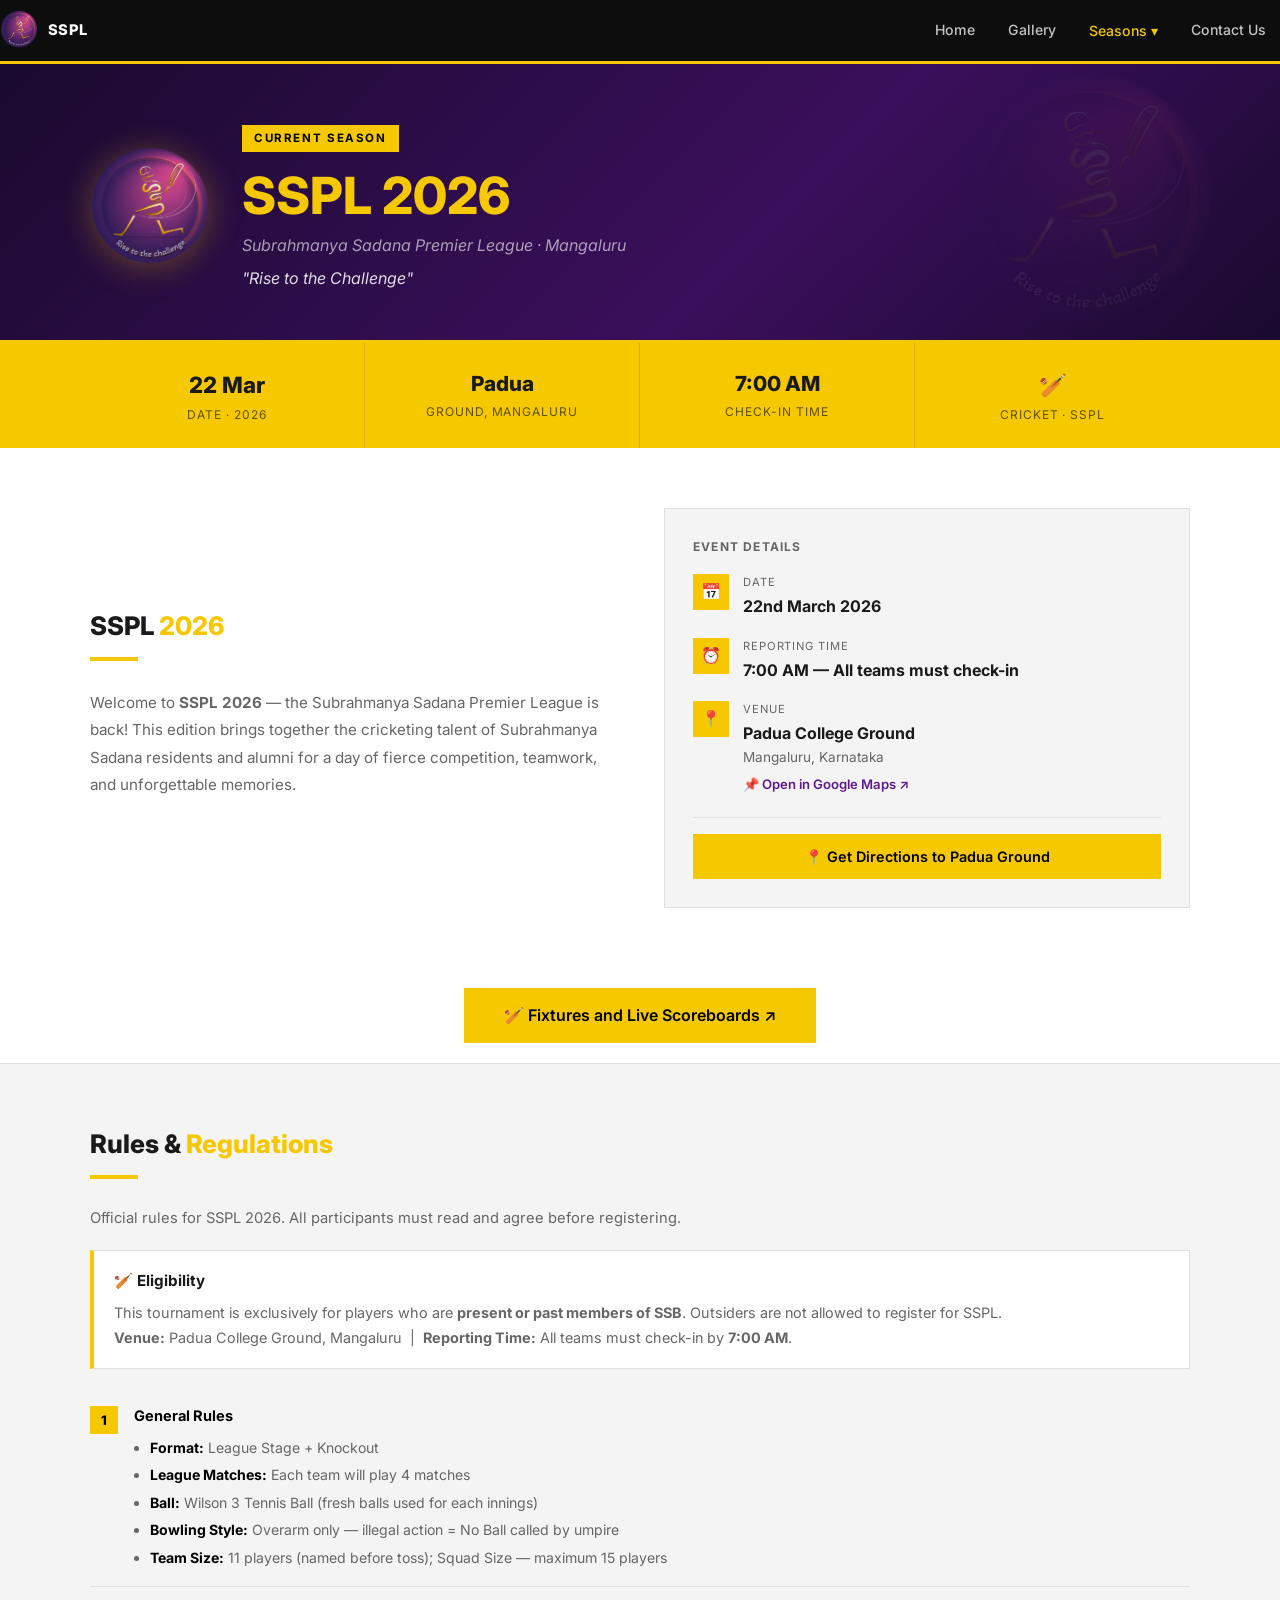
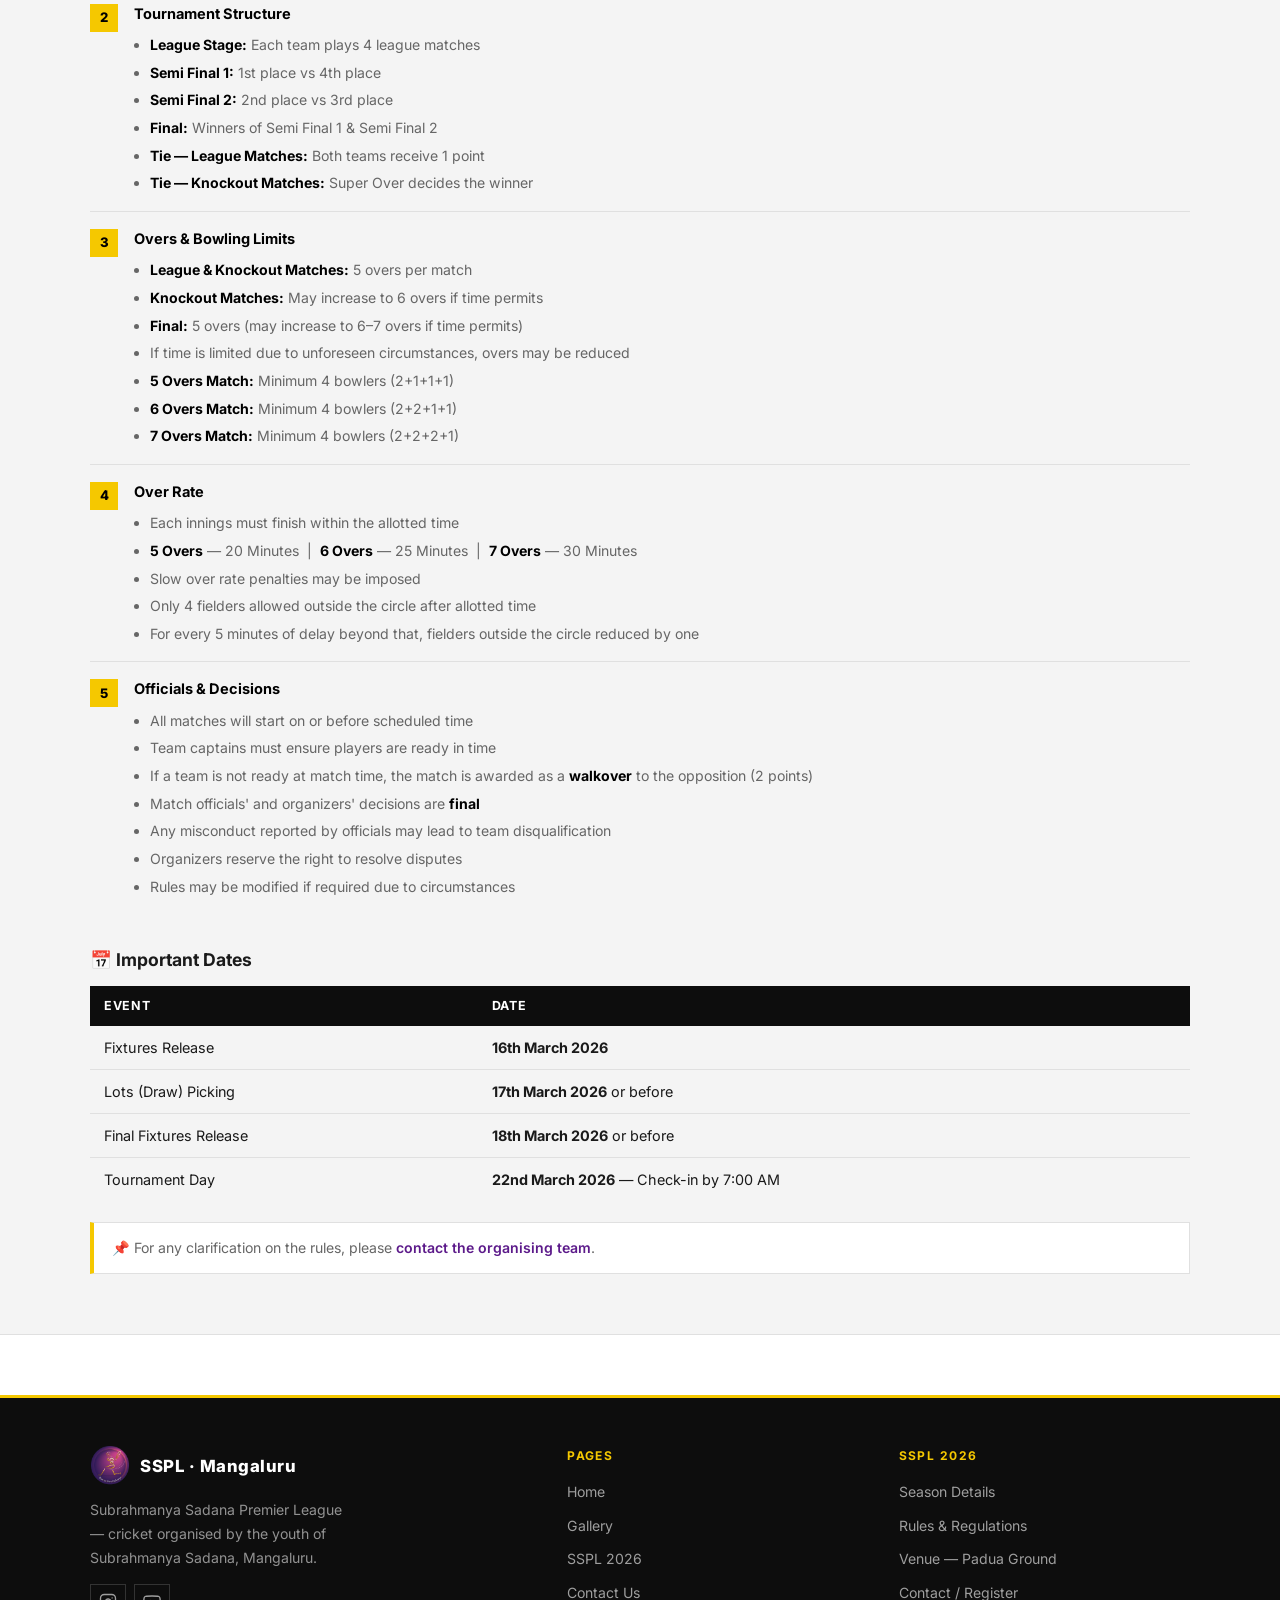
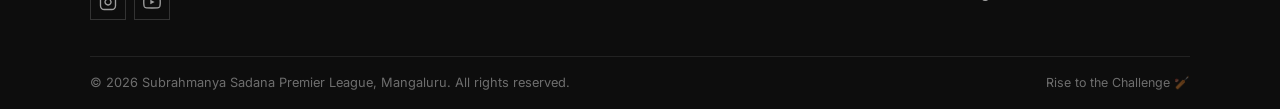
==== season3.html @ ffedbf60 "Initial commit for SSPL website" ====
<!DOCTYPE html>
<html lang="en">
<head>
  <meta charset="UTF-8" />
  <meta name="viewport" content="width=device-width, initial-scale=1.0" />
  <title>SSPL 2026 — Subrahmanya Sadana Premier League</title>
  <link rel="stylesheet" href="css/styles.css" />
  <link rel="icon" href="images/logo.png" />
  <style>
    .season-banner {
      background: linear-gradient(135deg, #1a0a2e 0%, #3a0f5c 60%, #1a0a2e 100%);
      padding: 60px 0 48px;
      border-bottom: 3px solid var(--yellow);
      position: relative;
      overflow: hidden;
    }
    .season-banner::after {
      content: '';
      position: absolute;
      right: 5%;
      top: 50%;
      transform: translateY(-50%);
      width: 260px;
      height: 260px;
      background: url('images/logo.png') center/contain no-repeat;
      opacity: 0.09;
    }
    .season-banner-inner { position: relative; z-index: 2; }
    .season-banner-label {
      display: inline-block;
      background: var(--yellow);
      color: #000;
      font-size: 0.72rem;
      font-weight: 700;
      letter-spacing: 0.14em;
      text-transform: uppercase;
      padding: 0.28rem 0.75rem;
      margin-bottom: 14px;
    }
    .season-banner-title { font-size: clamp(2rem, 5vw, 3.2rem); font-weight: 800; color: #fff; line-height: 1.15; }
    .season-banner-title span { color: var(--yellow); }
    .season-banner-sub { color: rgba(255,255,255,0.6); margin-top: 8px; font-style: italic; }

    /* Rules */
    .rules-list { display: flex; flex-direction: column; margin-top: 12px; }
    .rule-item { display: flex; gap: 16px; padding: 15px 0; border-bottom: 1px solid var(--border); align-items: flex-start; }
    .rule-item:last-child { border-bottom: none; }
    .rule-num { background: var(--yellow); color: #000; font-weight: 800; font-size: 0.82rem; min-width: 28px; height: 28px; display: flex; align-items: center; justify-content: center; flex-shrink: 0; margin-top: 2px; }
    .rule-text { font-size: 0.91rem; line-height: 1.75; color: var(--text); }
    .rule-text strong { color: #000; }
    .rule-text ul { margin: 6px 0 0 16px; list-style: disc; display: flex; flex-direction: column; gap: 3px; }
    .rule-text ul li { font-size: 0.88rem; color: var(--muted); }

    /* Important dates table */
    .dates-table { width: 100%; border-collapse: collapse; margin-top: 12px; font-size: 0.9rem; }
    .dates-table th { background: var(--black); color: #fff; padding: 10px 14px; text-align: left; font-size: 0.78rem; letter-spacing: 0.06em; text-transform: uppercase; }
    .dates-table td { padding: 10px 14px; border-bottom: 1px solid var(--border); }
    .dates-table tr:last-child td { border-bottom: none; }
    .dates-table tr:nth-child(even) td { background: var(--gray); }

    @media (max-width: 640px) {
      .season-banner-inner > div { grid-template-columns: 1fr !important; }
    }
  </style>
</head>
<body>

<!-- NAVBAR -->
<nav class="navbar">
  <div class="container nav-inner">
    <a href="index.html" class="nav-logo">
      <img src="images/logo.png" alt="SSPL" style="width:38px;height:38px;object-fit:contain;" />
      <span class="nav-logo-name" style="font-size:0.92rem;">SSPL</span>
    </a>
    <ul class="nav-links">
      <li><a href="index.html">Home</a></li>
      <li><a href="gallery.html">Gallery</a></li>
      <li class="dropdown">
        <button class="dropdown-toggle" style="color:#f5c800;">Seasons ▾</button>
        <ul class="dropdown-menu">
          <li><a href="season3.html">SSPL 2026</a></li>
        </ul>
      </li>
      <li><a href="contact.html">Contact Us</a></li>
    </ul>
    <button class="hamburger" aria-label="Menu"><span></span><span></span><span></span></button>
  </div>
</nav>
<div class="mobile-nav">
  <a href="index.html">Home</a>
  <a href="gallery.html">Gallery</a>
  <a href="season3.html" class="mobile-sub active">→ SSPL 2026</a>
  <a href="contact.html">Contact Us</a>
</div>

<!-- SEASON BANNER -->
<div class="season-banner">
  <div class="container season-banner-inner">
    <div style="display:grid;grid-template-columns:auto 1fr;gap:2rem;align-items:center;">
      <img src="images/logo.png" alt="SSPL Logo" style="width:120px;height:120px;object-fit:contain;filter:drop-shadow(0 4px 16px rgba(201,150,12,0.4));" />
      <div>
        <span class="season-banner-label">Current Season</span>
        <h1 class="season-banner-title"><span>SSPL 2026</span></h1>
        <p class="season-banner-sub">Subrahmanya Sadana Premier League · Mangaluru</p>
        <p style="color:rgba(255,255,255,0.85);font-style:italic;margin-top:8px;font-size:1rem;">"Rise to the Challenge"</p>
      </div>
    </div>
  </div>
</div>

<!-- KEY STATS BAR -->
<div style="background:var(--yellow);padding:0;">
  <div class="container">
    <div class="stats-row" style="border:none;background:var(--yellow);">
      <div class="stat-box" style="border-right:1px solid rgba(0,0,0,0.12);">
        <span class="stat-num" style="font-size:1.4rem;">22 Mar</span>
        <p class="stat-label" style="color:rgba(0,0,0,0.6);">Date · 2026</p>
      </div>
      <div class="stat-box" style="border-right:1px solid rgba(0,0,0,0.12);">
        <span class="stat-num" style="font-size:1.3rem;">Padua</span>
        <p class="stat-label" style="color:rgba(0,0,0,0.6);">Ground, Mangaluru</p>
      </div>
      <div class="stat-box" style="border-right:1px solid rgba(0,0,0,0.12);">
        <span class="stat-num" style="font-size:1.3rem;">7:00 AM</span>
        <p class="stat-label" style="color:rgba(0,0,0,0.6);">Check-in Time</p>
      </div>
      <div class="stat-box">
        <span class="stat-num" style="font-size:1.4rem;">🏏</span>
        <p class="stat-label" style="color:rgba(0,0,0,0.6);">Cricket · SSPL</p>
      </div>
    </div>
  </div>
</div>

<!-- SEASON OVERVIEW -->
<section class="section">
  <div class="container">
    <div class="about-strip-inner">
      <div>
        <h2 class="section-heading">SSPL <span>2026</span></h2>
        <div class="divider"></div>
        <p style="color:var(--muted);line-height:1.8;margin-bottom:12px;font-size:0.95rem;">
          Welcome to <strong>SSPL 2026</strong> — the Subrahmanya Sadana Premier League is back! This edition brings together the cricketing talent of Subrahmanya Sadana residents and alumni for a day of fierce competition, teamwork, and unforgettable memories.
        </p>
        <p style="color:var(--muted);line-height:1.8;font-size:0.95rem;">
          <!-- Add more details about this season — teams, format, special categories, etc. -->
        </p>
      </div>

      <!-- Event details card -->
      <div style="border:1px solid var(--border);padding:28px;background:var(--gray);">
        <p style="font-size:0.75rem;font-weight:700;letter-spacing:0.1em;text-transform:uppercase;color:var(--muted);margin-bottom:18px;">Event Details</p>
        <div style="display:flex;flex-direction:column;gap:18px;">

          <div style="display:flex;gap:14px;align-items:flex-start;">
            <div style="background:var(--yellow);width:36px;height:36px;display:flex;align-items:center;justify-content:center;flex-shrink:0;font-size:1rem;">📅</div>
            <div>
              <p style="font-size:0.7rem;text-transform:uppercase;letter-spacing:0.08em;color:var(--muted);margin-bottom:2px;">Date</p>
              <p style="font-weight:700;font-size:1rem;">22nd March 2026</p>
            </div>
          </div>

          <div style="display:flex;gap:14px;align-items:flex-start;">
            <div style="background:var(--yellow);width:36px;height:36px;display:flex;align-items:center;justify-content:center;flex-shrink:0;font-size:1rem;">⏰</div>
            <div>
              <p style="font-size:0.7rem;text-transform:uppercase;letter-spacing:0.08em;color:var(--muted);margin-bottom:2px;">Reporting Time</p>
              <p style="font-weight:700;">7:00 AM — All teams must check-in</p>
            </div>
          </div>

          <div style="display:flex;gap:14px;align-items:flex-start;">
            <div style="background:var(--yellow);width:36px;height:36px;display:flex;align-items:center;justify-content:center;flex-shrink:0;font-size:1rem;">📍</div>
            <div>
              <p style="font-size:0.7rem;text-transform:uppercase;letter-spacing:0.08em;color:var(--muted);margin-bottom:2px;">Venue</p>
              <p style="font-weight:700;">Padua College Ground</p>
              <p style="font-size:0.85rem;color:var(--muted);">Mangaluru, Karnataka</p>
              <a href="https://maps.app.goo.gl/mfvAbezUFM8ve5J38" target="_blank" rel="noopener" style="display:inline-flex;align-items:center;gap:5px;margin-top:6px;font-size:0.82rem;color:#5c1a8a;font-weight:600;">📌 Open in Google Maps ↗</a>
            </div>
          </div>

        </div>
        <div style="margin-top:20px;border-top:1px solid var(--border);padding-top:16px;">
          <a href="https://maps.app.goo.gl/mfvAbezUFM8ve5J38" target="_blank" rel="noopener" class="btn btn-yellow" style="width:100%;text-align:center;display:block;">📍 Get Directions to Padua Ground</a>
        </div>
      </div>
    </div>
  </div>
</section>

<div style="text-align:center; padding: 20px 0;">
  <a href="https://cricheroes.com/tournament/1869528/subrahmanya-sadana-premier-league-season-3-2026/matches/past-matches"
     target="_blank" rel="noopener"
     class="btn btn-yellow"
     style="font-size:1rem; padding: 0.9rem 2.5rem;">
    🏏 Fixtures and Live Scoreboards ↗
  </a>
</div>


<!-- RULES & REGULATIONS -->
<section class="section" id="rules" style="background:var(--gray);border-top:1px solid var(--border);border-bottom:1px solid var(--border);">
  <div class="container">
    <h2 class="section-heading">Rules &amp; <span>Regulations</span></h2>
    <div class="divider"></div>
    <p style="color:var(--muted);font-size:0.92rem;margin-bottom:20px;">Official rules for SSPL 2026. All participants must read and agree before registering.</p>

    <!-- Eligibility -->
    <div style="background:#fff;border:1px solid var(--border);border-left:4px solid var(--yellow);padding:18px 20px;margin-bottom:20px;">
      <p style="font-weight:700;font-size:0.95rem;margin-bottom:6px;">🏏 Eligibility</p>
      <p style="font-size:0.9rem;color:var(--muted);line-height:1.75;">This tournament is exclusively for players who are <strong>present or past members of SSB</strong>. Outsiders are not allowed to register for SSPL.<br />
      <strong>Venue:</strong> Padua College Ground, Mangaluru &nbsp;|&nbsp; <strong>Reporting Time:</strong> All teams must check-in by <strong>7:00 AM</strong>.</p>
    </div>

    <div class="rules-list">

      <div class="rule-item">
        <div class="rule-num">1</div>
        <div class="rule-text">
          <strong>General Rules</strong>
          <ul>
            <li><strong>Format:</strong> League Stage + Knockout</li>
            <li><strong>League Matches:</strong> Each team will play 4 matches</li>
            <li><strong>Ball:</strong> Wilson 3 Tennis Ball (fresh balls used for each innings)</li>
            <li><strong>Bowling Style:</strong> Overarm only — illegal action = No Ball called by umpire</li>
            <li><strong>Team Size:</strong> 11 players (named before toss); Squad Size — maximum 15 players</li>
          </ul>
        </div>
      </div>

      <div class="rule-item">
        <div class="rule-num">2</div>
        <div class="rule-text">
          <strong>Tournament Structure</strong>
          <ul>
            <li><strong>League Stage:</strong> Each team plays 4 league matches</li>
            <li><strong>Semi Final 1:</strong> 1st place vs 4th place</li>
            <li><strong>Semi Final 2:</strong> 2nd place vs 3rd place</li>
            <li><strong>Final:</strong> Winners of Semi Final 1 &amp; Semi Final 2</li>
            <li><strong>Tie — League Matches:</strong> Both teams receive 1 point</li>
            <li><strong>Tie — Knockout Matches:</strong> Super Over decides the winner</li>
          </ul>
        </div>
      </div>

      <div class="rule-item">
        <div class="rule-num">3</div>
        <div class="rule-text">
          <strong>Overs &amp; Bowling Limits</strong>
          <ul>
            <li><strong>League &amp; Knockout Matches:</strong> 5 overs per match</li>
            <li><strong>Knockout Matches:</strong> May increase to 6 overs if time permits</li>
            <li><strong>Final:</strong> 5 overs (may increase to 6–7 overs if time permits)</li>
            <li>If time is limited due to unforeseen circumstances, overs may be reduced</li>
            <li><strong>5 Overs Match:</strong> Minimum 4 bowlers (2+1+1+1)</li>
            <li><strong>6 Overs Match:</strong> Minimum 4 bowlers (2+2+1+1)</li>
            <li><strong>7 Overs Match:</strong> Minimum 4 bowlers (2+2+2+1)</li>
          </ul>
        </div>
      </div>

      <div class="rule-item">
        <div class="rule-num">4</div>
        <div class="rule-text">
          <strong>Over Rate</strong>
          <ul>
            <li>Each innings must finish within the allotted time</li>
            <li><strong>5 Overs</strong> — 20 Minutes &nbsp;|&nbsp; <strong>6 Overs</strong> — 25 Minutes &nbsp;|&nbsp; <strong>7 Overs</strong> — 30 Minutes</li>
            <li>Slow over rate penalties may be imposed</li>
            <li>Only 4 fielders allowed outside the circle after allotted time</li>
            <li>For every 5 minutes of delay beyond that, fielders outside the circle reduced by one</li>
          </ul>
        </div>
      </div>

      <div class="rule-item">
        <div class="rule-num">5</div>
        <div class="rule-text">
          <strong>Officials &amp; Decisions</strong>
          <ul>
            <li>All matches will start on or before scheduled time</li>
            <li>Team captains must ensure players are ready in time</li>
            <li>If a team is not ready at match time, the match is awarded as a <strong>walkover</strong> to the opposition (2 points)</li>
            <li>Match officials' and organizers' decisions are <strong>final</strong></li>
            <li>Any misconduct reported by officials may lead to team disqualification</li>
            <li>Organizers reserve the right to resolve disputes</li>
            <li>Rules may be modified if required due to circumstances</li>
          </ul>
        </div>
      </div>

    </div>

    <!-- Important Dates -->
    <div style="margin-top:32px;">
      <h3 style="font-size:1.1rem;font-weight:700;margin-bottom:12px;">📅 Important Dates</h3>
      <table class="dates-table">
        <thead>
          <tr>
            <th>Event</th>
            <th>Date</th>
          </tr>
        </thead>
        <tbody>
          <tr>
            <td>Fixtures Release</td>
            <td><strong>16th March 2026</strong></td>
          </tr>
          <tr>
            <td>Lots (Draw) Picking</td>
            <td><strong>17th March 2026</strong> or before</td>
          </tr>
          <tr>
            <td>Final Fixtures Release</td>
            <td><strong>18th March 2026</strong> or before</td>
          </tr>
          <tr>
            <td>Tournament Day</td>
            <td><strong>22nd March 2026</strong> — Check-in by 7:00 AM</td>
          </tr>
        </tbody>
      </table>
    </div>

    <div style="margin-top:20px;padding:14px 18px;background:#fff;border:1px solid var(--border);border-left:4px solid var(--yellow);">
      <p style="font-size:0.88rem;color:var(--muted);">📌 For any clarification on the rules, please <a href="contact.html" style="color:#5c1a8a;font-weight:600;">contact the organising team</a>.</p>
    </div>
  </div>
</section>


<!-- LIGHTBOX -->
<div id="lightbox" class="lightbox">
  <div class="lightbox-inner">
    <button class="lightbox-close">&times;</button>
    <button class="lightbox-nav lightbox-prev">&#8249;</button>
    <img id="lightbox-img" src="" alt="Enlarged photo" />
    <button class="lightbox-nav lightbox-next">&#8250;</button>
  </div>
</div>

<!-- FOOTER -->
<footer>
  <div class="container">
    <div class="footer-grid">
      <div class="footer-brand">
        <a href="index.html" style="display:flex;align-items:center;gap:10px;margin-bottom:12px;">
          <img src="images/logo.png" alt="SSPL" style="width:40px;height:40px;object-fit:contain;" />
          <span class="nav-logo-name">SSPL · Mangaluru</span>
        </a>
        <p>Subrahmanya Sadana Premier League — cricket organised by the youth of Subrahmanya Sadana, Mangaluru.</p>
        <div class="social-row" style="margin-top:14px;">
          <a href="https://www.instagram.com/sspl_mangalore?igsh=b3h1YTE3Z2xxaGRq&utm_source=qr" target="_blank" rel="noopener" aria-label="Instagram" title="Instagram" style="display:flex;align-items:center;justify-content:center;width:36px;height:36px;">
            <svg width="18" height="18" viewBox="0 0 24 24" fill="none" stroke="currentColor" stroke-width="1.8" stroke-linecap="round" stroke-linejoin="round"><rect x="2" y="2" width="20" height="20" rx="5" ry="5"/><path d="M16 11.37A4 4 0 1 1 12.63 8 4 4 0 0 1 16 11.37z"/><line x1="17.5" y1="6.5" x2="17.51" y2="6.5"/></svg>
          </a>
          <a href="https://www.youtube.com/@ssplmangalore" target="_blank" rel="noopener" aria-label="YouTube" title="YouTube" style="display:flex;align-items:center;justify-content:center;width:36px;height:36px;">
            <svg width="18" height="18" viewBox="0 0 24 24" fill="none" stroke="currentColor" stroke-width="1.8" stroke-linecap="round" stroke-linejoin="round"><path d="M22.54 6.42a2.78 2.78 0 0 0-1.95-1.96C18.88 4 12 4 12 4s-6.88 0-8.59.46A2.78 2.78 0 0 0 1.46 6.42 29 29 0 0 0 1 12a29 29 0 0 0 .46 5.58 2.78 2.78 0 0 0 1.95 1.96C5.12 20 12 20 12 20s6.88 0 8.59-.46a2.78 2.78 0 0 0 1.95-1.96A29 29 0 0 0 23 12a29 29 0 0 0-.46-5.58z"/><polygon points="9.75 15.02 15.5 12 9.75 8.98 9.75 15.02" fill="currentColor" stroke="none"/></svg>
          </a>
        </div>
      </div>
      <div class="footer-col">
        <h4>Pages</h4>
        <ul>
          <li><a href="index.html">Home</a></li>
          <li><a href="gallery.html">Gallery</a></li>
          <li><a href="season3.html">SSPL 2026</a></li>
          <li><a href="contact.html">Contact Us</a></li>
        </ul>
      </div>
      <div class="footer-col">
        <h4>SSPL 2026</h4>
        <ul>
          <li><a href="season3.html">Season Details</a></li>
          <li><a href="season3.html#rules">Rules &amp; Regulations</a></li>
          <li><a href="https://maps.app.goo.gl/mfvAbezUFM8ve5J38" target="_blank" rel="noopener">Venue — Padua Ground</a></li>
          <li><a href="contact.html">Contact / Register</a></li>
        </ul>
      </div>
    </div>
    <div class="footer-bottom">
      <p>&copy; 2026 Subrahmanya Sadana Premier League, Mangaluru. All rights reserved.</p>
      <p style="font-size:0.78rem;">Rise to the Challenge 🏏</p>
    </div>
  </div>
</footer>

<script src="js/script.js"></script>
</body>
</html>
---- css/styles.css ----
/* ============================================================
   SPORTS TEAM WEBSITE — Simple & Clean
   Theme: Black + Yellow
   Font: Inter (system-like, clean)
   ============================================================ */

@import url('https://fonts.googleapis.com/css2?family=Inter:wght@400;500;600;700;800&display=swap');

:root {
  --black:   #0d0d0d;
  --yellow:  #f5c800;
  --purple:  #5c1a8a;
  --purple-dark: #3a0f5c;
  --gold:    #c9960c;
  --white:   #ffffff;
  --gray:    #f4f4f4;
  --border:  #e0e0e0;
  --text:    #1a1a1a;
  --muted:   #666666;
  --nav-h:   64px;
}

* { box-sizing: border-box; margin: 0; padding: 0; }
html { scroll-behavior: smooth; }

body {
  font-family: 'Inter', sans-serif;
  background: #fff;
  color: var(--text);
  font-size: 16px;
  line-height: 1.6;
}

img { display: block; max-width: 100%; }
a { text-decoration: none; color: inherit; }
ul { list-style: none; }

.container {
  width: min(1100px, 90%);
  margin-inline: auto;
}

/* ── Buttons ── */
.btn {
  display: inline-block;
  padding: 0.7rem 1.75rem;
  font-size: 0.9rem;
  font-weight: 600;
  cursor: pointer;
  border: none;
  transition: background 0.2s, color 0.2s;
}
.btn-yellow { background: var(--yellow); color: #000; }
.btn-yellow:hover { background: #d4ac00; }
.btn-black  { background: var(--black); color: #fff; }
.btn-black:hover  { background: #333; }
.btn-outline { background: transparent; border: 2px solid var(--black); color: var(--black); }
.btn-outline:hover { background: var(--black); color: #fff; }

/* ── Section titles ── */
.section { padding: 60px 0; }
.section-heading {
  font-size: 1.6rem;
  font-weight: 800;
  margin-bottom: 8px;
  color: var(--text);
}
.section-heading span { color: var(--yellow); }
.section-sub {
  color: var(--muted);
  font-size: 0.95rem;
  margin-bottom: 36px;
}
.divider {
  width: 48px;
  height: 4px;
  background: var(--yellow);
  margin: 10px 0 28px;
}

/* ============================================================
   NAVBAR
   ============================================================ */
.navbar {
  position: sticky;
  top: 0;
  z-index: 100;
  background: var(--black);
  height: var(--nav-h);
  display: flex;
  align-items: center;
  border-bottom: 3px solid var(--yellow);
}

.nav-inner {
  display: flex;
  align-items: center;
  justify-content: space-between;
  width: 100%;
}

.nav-logo {
  display: flex;
  align-items: center;
  gap: 10px;
}
.nav-logo-box {
  background: var(--yellow);
  color: #000;
  font-weight: 800;
  font-size: 1rem;
  width: 38px;
  height: 38px;
  display: flex;
  align-items: center;
  justify-content: center;
}
.nav-logo-name {
  color: #fff;
  font-weight: 800;
  font-size: 1.05rem;
  letter-spacing: 0.03em;
}

.nav-links {
  display: flex;
  align-items: center;
  gap: 4px;
}
.nav-links a,
.nav-links button {
  background: none;
  border: none;
  color: rgba(255,255,255,0.75);
  font-family: 'Inter', sans-serif;
  font-size: 0.88rem;
  font-weight: 500;
  padding: 0.5rem 0.9rem;
  cursor: pointer;
  transition: color 0.2s;
  display: flex;
  align-items: center;
  gap: 4px;
}
.nav-links a:hover,
.nav-links button:hover,
.nav-links a.active { color: var(--yellow); }

/* Dropdown */
.dropdown { position: relative; }
.dropdown-menu {
  position: absolute;
  top: calc(100% + 8px);
  left: 0;
  min-width: 160px;
  background: #1a1a1a;
  border-top: 2px solid var(--yellow);
  opacity: 0;
  visibility: hidden;
  transform: translateY(-6px);
  transition: all 0.2s;
}
.dropdown:hover .dropdown-menu {
  opacity: 1;
  visibility: visible;
  transform: translateY(0);
}
.dropdown-menu a {
  display: block;
  padding: 0.6rem 1rem;
  font-size: 0.85rem;
  color: rgba(255,255,255,0.75) !important;
  border-bottom: 1px solid #2a2a2a;
}
.dropdown-menu a:hover { color: var(--yellow) !important; background: #222; }

/* Hamburger */
.hamburger {
  display: none;
  flex-direction: column;
  gap: 5px;
  background: none;
  border: none;
  cursor: pointer;
  padding: 4px;
}
.hamburger span { display: block; width: 22px; height: 2px; background: #fff; transition: 0.2s; }
.hamburger.open span:nth-child(1) { transform: rotate(45deg) translate(5px, 5px); }
.hamburger.open span:nth-child(2) { opacity: 0; }
.hamburger.open span:nth-child(3) { transform: rotate(-45deg) translate(5px, -5px); }

.mobile-nav {
  display: none;
  position: fixed;
  top: var(--nav-h);
  left: 0; right: 0;
  background: #1a1a1a;
  z-index: 99;
  flex-direction: column;
  border-bottom: 2px solid var(--yellow);
}
.mobile-nav.open { display: flex; }
.mobile-nav a {
  padding: 0.85rem 1.25rem;
  font-size: 0.95rem;
  font-weight: 500;
  color: rgba(255,255,255,0.8);
  border-bottom: 1px solid #2a2a2a;
}
.mobile-nav a:hover, .mobile-nav a.active { color: var(--yellow); }
.mobile-nav .mobile-sub { padding-left: 2rem; font-size: 0.88rem; }

/* ============================================================
   HERO BANNER
   ============================================================ */
.hero {
  background: var(--black);
  position: relative;
  overflow: hidden;
}
.hero-img {
  width: 100%;
  height: 480px;
  object-fit: cover;
  opacity: 0.5;
  display: block;
}
.hero-content {
  position: absolute;
  inset: 0;
  display: flex;
  align-items: center;
}
.hero-text { max-width: 560px; }
.hero-label {
  display: inline-block;
  background: var(--yellow);
  color: #000;
  font-size: 0.75rem;
  font-weight: 700;
  letter-spacing: 0.12em;
  text-transform: uppercase;
  padding: 0.3rem 0.75rem;
  margin-bottom: 16px;
}
.hero-title {
  font-size: clamp(2rem, 5vw, 3.2rem);
  font-weight: 800;
  color: #fff;
  line-height: 1.15;
  margin-bottom: 16px;
}
.hero-title span { color: var(--yellow); }
.hero-desc {
  color: rgba(255,255,255,0.75);
  font-size: 1rem;
  line-height: 1.7;
  margin-bottom: 28px;
  max-width: 440px;
}
.hero-actions { display: flex; gap: 12px; flex-wrap: wrap; }

/* ============================================================
   ABOUT STRIP (below hero, like viprasangama's intro)
   ============================================================ */
.about-strip {
  background: var(--gray);
  border-bottom: 1px solid var(--border);
  padding: 48px 0;
}
.about-strip-inner {
  display: grid;
  grid-template-columns: 1fr 1fr;
  gap: 3rem;
  align-items: center;
}
.about-strip-text p {
  color: var(--muted);
  line-height: 1.8;
  margin-bottom: 12px;
  font-size: 0.95rem;
}

/* ============================================================
   PHOTO GRID (activities / highlights section)
   ============================================================ */
.photo-grid {
  display: grid;
  grid-template-columns: repeat(3, 1fr);
  gap: 12px;
  margin-top: 12px;
}
.photo-grid img {
  width: 100%;
  aspect-ratio: 4/3;
  object-fit: cover;
}
.photo-grid-2col {
  display: grid;
  grid-template-columns: 1fr 1fr;
  gap: 12px;
  margin-top: 12px;
}
.photo-grid-2col img {
  width: 100%;
  aspect-ratio: 16/9;
  object-fit: cover;
}

/* ============================================================
   SEASONS SECTION
   ============================================================ */
.season-cards {
  display: grid;
  grid-template-columns: repeat(auto-fill, minmax(300px, 1fr));
  gap: 20px;
  margin-top: 12px;
}
.season-card {
  border: 1px solid var(--border);
  overflow: hidden;
}
.season-card img {
  width: 100%;
  aspect-ratio: 16/9;
  object-fit: cover;
}
.season-card-body { padding: 20px; }
.season-card-label {
  font-size: 0.75rem;
  font-weight: 700;
  letter-spacing: 0.1em;
  text-transform: uppercase;
  color: var(--muted);
  margin-bottom: 6px;
}
.season-card-title {
  font-size: 1.1rem;
  font-weight: 700;
  margin-bottom: 8px;
}
.season-card-desc {
  font-size: 0.88rem;
  color: var(--muted);
  line-height: 1.7;
  margin-bottom: 16px;
}

/* ============================================================
   GALLERY PAGE
   ============================================================ */
.gallery-grid {
  display: grid;
  grid-template-columns: repeat(3, 1fr);
  gap: 10px;
  margin-top: 12px;
}
.gallery-item {
  position: relative;
  cursor: pointer;
  overflow: hidden;
}
.gallery-item img {
  width: 100%;
  aspect-ratio: 4/3;
  object-fit: cover;
  transition: transform 0.3s;
}
.gallery-item:hover img { transform: scale(1.03); }
.gallery-overlay {
  position: absolute;
  inset: 0;
  background: rgba(0,0,0,0.4);
  display: flex;
  align-items: center;
  justify-content: center;
  opacity: 0;
  transition: opacity 0.2s;
  color: var(--yellow);
  font-size: 2rem;
}
.gallery-item:hover .gallery-overlay { opacity: 1; }

/* Lightbox */
.lightbox {
  display: none;
  position: fixed;
  inset: 0;
  background: rgba(0,0,0,0.92);
  z-index: 1000;
  align-items: center;
  justify-content: center;
}
.lightbox.open { display: flex; }
.lightbox-inner { position: relative; max-width: 90vw; }
.lightbox-inner img { max-width: 90vw; max-height: 85vh; object-fit: contain; }
.lightbox-close {
  position: absolute;
  top: -36px; right: 0;
  background: none; border: none;
  color: #fff; font-size: 1.5rem;
  cursor: pointer; padding: 4px 8px;
}
.lightbox-close:hover { color: var(--yellow); }
.lightbox-nav {
  position: absolute; top: 50%; transform: translateY(-50%);
  background: rgba(255,255,255,0.1); border: 1px solid #444;
  color: #fff; cursor: pointer; width: 42px; height: 42px;
  display: flex; align-items: center; justify-content: center;
  transition: background 0.2s;
}
.lightbox-nav:hover { background: var(--yellow); color: #000; }
.lightbox-prev { left: -56px; }
.lightbox-next { right: -56px; }

/* ============================================================
   CONTACT PAGE
   ============================================================ */
.contact-grid {
  display: grid;
  grid-template-columns: 1fr 1.4fr;
  gap: 3rem;
  margin-top: 12px;
}
.contact-info h3 { font-size: 1.1rem; font-weight: 700; margin-bottom: 12px; }
.contact-info p { color: var(--muted); font-size: 0.92rem; line-height: 1.7; margin-bottom: 24px; }

.contact-item { display: flex; gap: 12px; margin-bottom: 18px; align-items: flex-start; }
.contact-icon {
  background: var(--yellow);
  width: 36px; height: 36px;
  display: flex; align-items: center; justify-content: center;
  font-size: 0.9rem; flex-shrink: 0;
}
.contact-item-text span { display: block; font-size: 0.72rem; text-transform: uppercase; letter-spacing: 0.08em; color: var(--muted); margin-bottom: 2px; }
.contact-item-text strong { font-size: 0.92rem; }

.contact-form { display: flex; flex-direction: column; gap: 14px; }
.form-row { display: grid; grid-template-columns: 1fr 1fr; gap: 14px; }
.form-group { display: flex; flex-direction: column; gap: 5px; }
.form-group label { font-size: 0.78rem; font-weight: 600; text-transform: uppercase; letter-spacing: 0.06em; color: var(--muted); }
.form-group input,
.form-group textarea {
  border: 1px solid var(--border);
  background: var(--gray);
  padding: 0.7rem 0.9rem;
  font-family: 'Inter', sans-serif;
  font-size: 0.92rem;
  color: var(--text);
  outline: none;
  transition: border-color 0.2s;
}
.form-group input:focus,
.form-group textarea:focus { border-color: var(--yellow); background: #fff; }
.form-group textarea { min-height: 130px; resize: vertical; }
.form-success {
  display: none;
  padding: 0.75rem 1rem;
  background: #fffbe6;
  border: 1px solid var(--yellow);
  font-size: 0.88rem;
  color: #7a6000;
}
.form-success.show { display: block; }

/* ============================================================
   SEASON 3 PAGE
   ============================================================ */
.page-banner {
  background: var(--black);
  padding: 60px 0 40px;
  border-bottom: 3px solid var(--yellow);
}
.page-banner-label {
  display: inline-block;
  background: var(--yellow);
  color: #000;
  font-size: 0.72rem;
  font-weight: 700;
  letter-spacing: 0.12em;
  text-transform: uppercase;
  padding: 0.25rem 0.65rem;
  margin-bottom: 12px;
}
.page-banner-title {
  font-size: clamp(1.8rem, 4vw, 2.8rem);
  font-weight: 800;
  color: #fff;
  line-height: 1.2;
}
.page-banner-title span { color: var(--yellow); }
.page-banner-desc {
  color: rgba(255,255,255,0.65);
  margin-top: 10px;
  font-size: 0.95rem;
  max-width: 480px;
}

.stats-row {
  display: grid;
  grid-template-columns: repeat(4, 1fr);
  border: 1px solid var(--border);
  margin-top: 0;
}
.stat-box {
  padding: 24px 16px;
  text-align: center;
  border-right: 1px solid var(--border);
}
.stat-box:last-child { border-right: none; }
.stat-num { font-size: 2rem; font-weight: 800; color: var(--text); display: block; }
.stat-label { font-size: 0.75rem; text-transform: uppercase; letter-spacing: 0.08em; color: var(--muted); margin-top: 2px; }

.placeholder-box {
  border: 1px dashed var(--border);
  background: var(--gray);
  padding: 40px 24px;
  text-align: center;
  color: var(--muted);
  font-size: 0.88rem;
  line-height: 1.7;
}

/* ============================================================
   FOOTER
   ============================================================ */
footer {
  background: var(--black);
  color: #fff;
  padding: 48px 0 0;
  margin-top: 60px;
  border-top: 3px solid var(--yellow);
}
.footer-grid {
  display: grid;
  grid-template-columns: 1.5fr 1fr 1fr;
  gap: 2.5rem;
  padding-bottom: 36px;
}
.footer-brand p {
  color: rgba(255,255,255,0.55);
  font-size: 0.88rem;
  line-height: 1.7;
  margin-top: 12px;
  max-width: 260px;
}
.footer-col h4 {
  font-size: 0.75rem;
  font-weight: 700;
  letter-spacing: 0.12em;
  text-transform: uppercase;
  color: var(--yellow);
  margin-bottom: 14px;
}
.footer-col ul { display: flex; flex-direction: column; gap: 8px; }
.footer-col ul a {
  font-size: 0.88rem;
  color: rgba(255,255,255,0.6);
  transition: color 0.2s;
}
.footer-col ul a:hover { color: var(--yellow); }
.social-row { display: flex; gap: 8px; margin-top: 16px; }
.social-row a {
  width: 34px; height: 34px;
  border: 1px solid #333;
  display: flex; align-items: center; justify-content: center;
  font-size: 0.78rem; color: rgba(255,255,255,0.6);
  transition: 0.2s;
}
.social-row a:hover { border-color: var(--yellow); color: var(--yellow); }
.footer-bottom {
  border-top: 1px solid #222;
  padding: 16px 0;
  display: flex;
  justify-content: space-between;
  align-items: center;
  gap: 1rem;
  flex-wrap: wrap;
}
.footer-bottom p { font-size: 0.8rem; color: rgba(255,255,255,0.4); }

/* ============================================================
   RESPONSIVE
   ============================================================ */
@media (max-width: 768px) {
  .nav-links { display: none; }
  .hamburger { display: flex; }
  .hero-img { height: 320px; }
  .about-strip-inner { grid-template-columns: 1fr; gap: 1.5rem; }
  .photo-grid { grid-template-columns: 1fr 1fr; }
  .photo-grid-2col { grid-template-columns: 1fr; }
  .gallery-grid { grid-template-columns: 1fr 1fr; }
  .contact-grid { grid-template-columns: 1fr; }
  .form-row { grid-template-columns: 1fr; }
  .stats-row { grid-template-columns: 1fr 1fr; }
  .stat-box:nth-child(2) { border-right: none; }
  .stat-box:nth-child(3) { border-right: 1px solid var(--border); }
  .footer-grid { grid-template-columns: 1fr; gap: 1.5rem; }
  .footer-bottom { flex-direction: column; text-align: center; }
  .lightbox-prev { left: -32px; }
  .lightbox-next { right: -32px; }
}

@media (max-width: 480px) {
  .photo-grid { grid-template-columns: 1fr; }
  .gallery-grid { grid-template-columns: 1fr; }
  .season-cards { grid-template-columns: 1fr; }
  .stats-row { grid-template-columns: 1fr 1fr; }
}
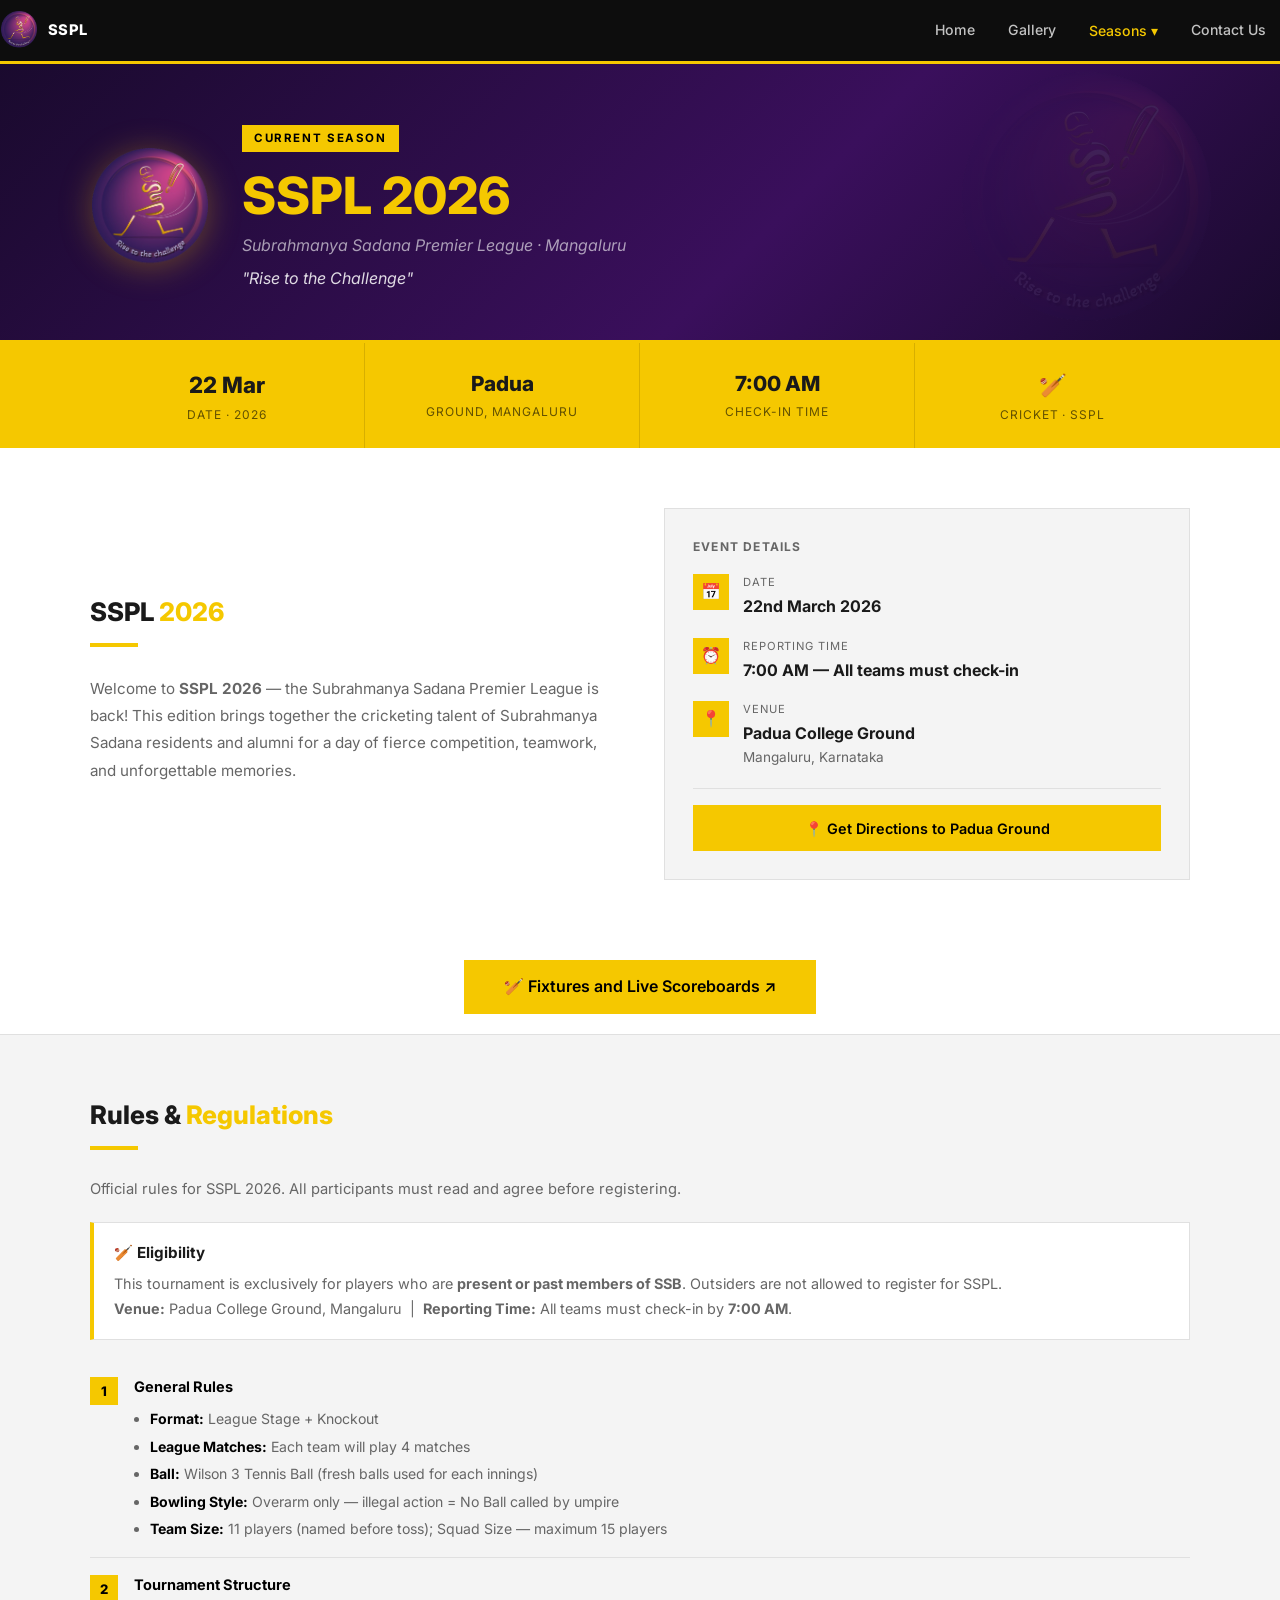
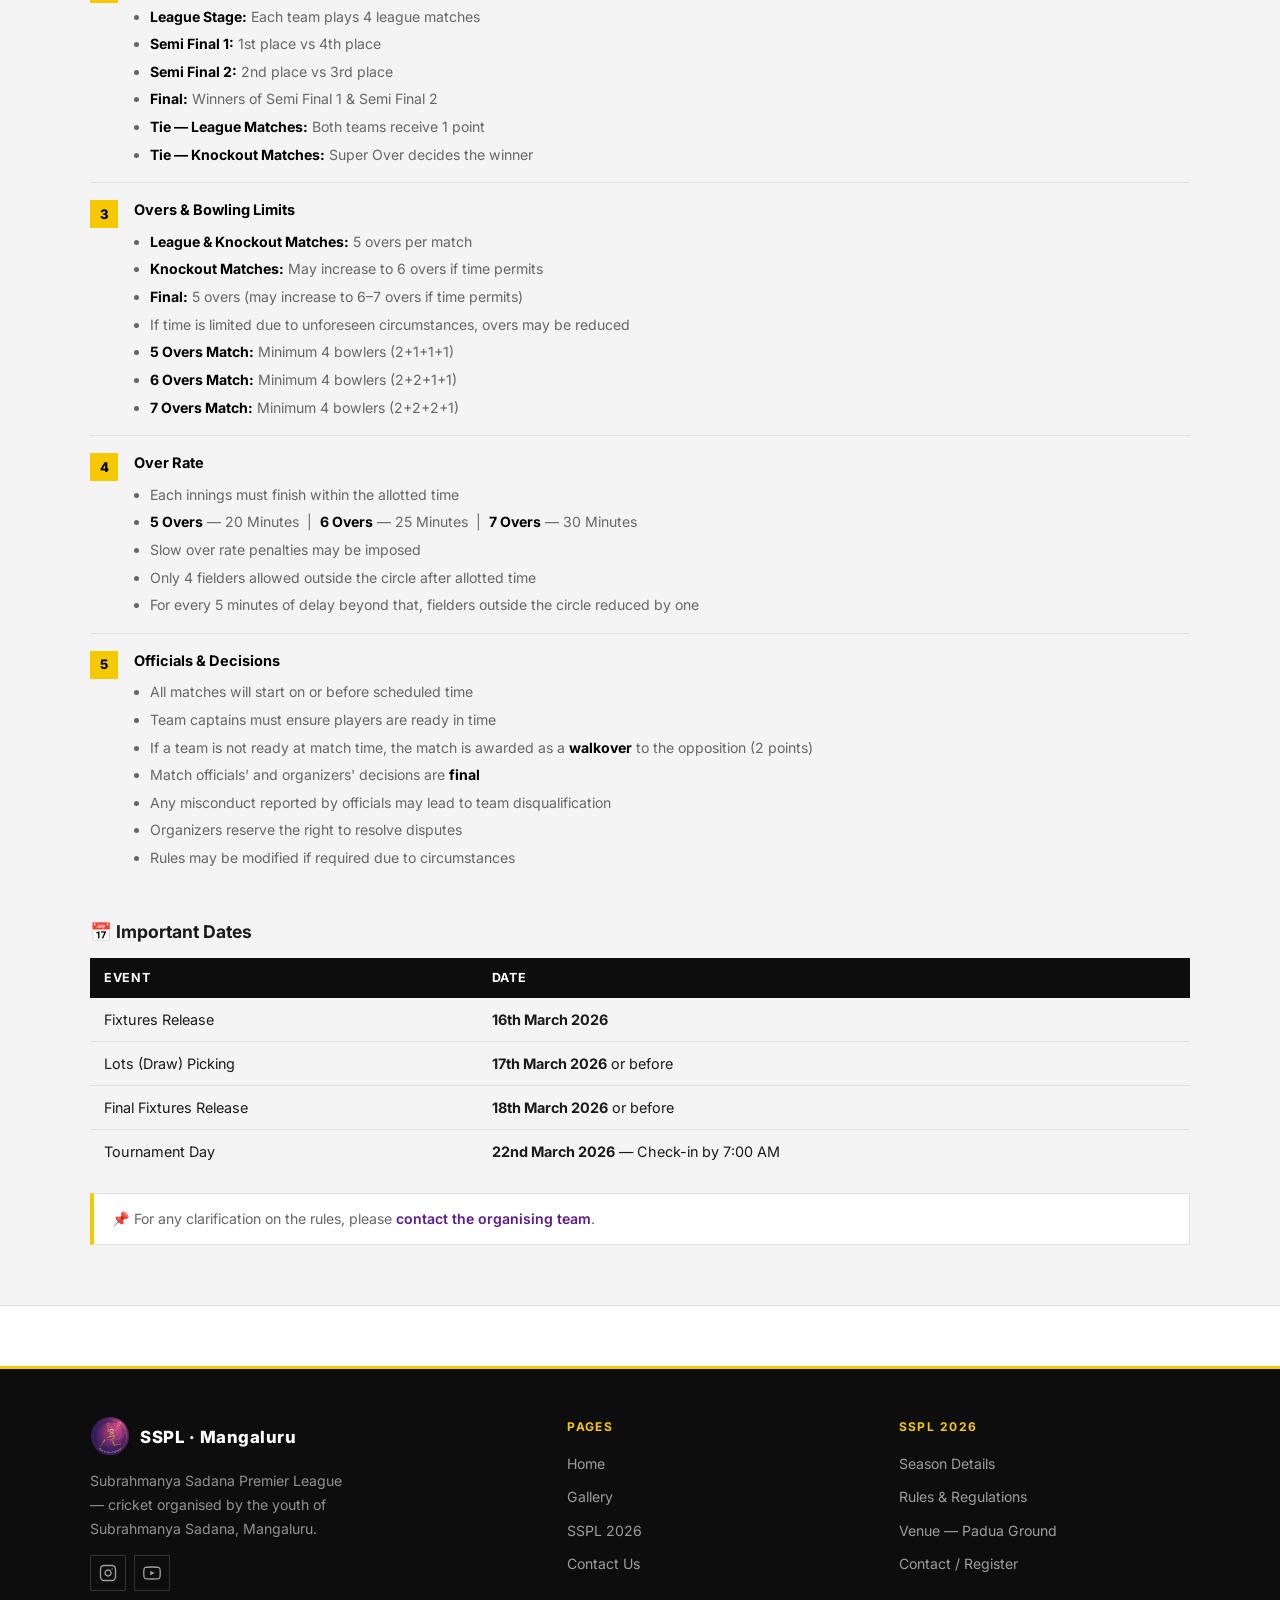
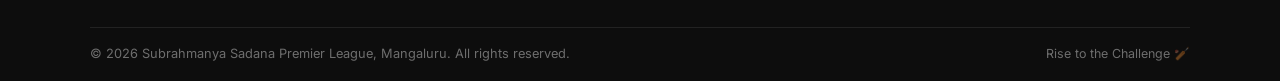
==== commit 26512291: "Changed GMaps Link" ====
--- a/season3.html
+++ b/season3.html
@@ -174,13 +174,12 @@
               <p style="font-size:0.7rem;text-transform:uppercase;letter-spacing:0.08em;color:var(--muted);margin-bottom:2px;">Venue</p>
               <p style="font-weight:700;">Padua College Ground</p>
               <p style="font-size:0.85rem;color:var(--muted);">Mangaluru, Karnataka</p>
-              <a href="https://maps.app.goo.gl/mfvAbezUFM8ve5J38" target="_blank" rel="noopener" style="display:inline-flex;align-items:center;gap:5px;margin-top:6px;font-size:0.82rem;color:#5c1a8a;font-weight:600;">📌 Open in Google Maps ↗</a>
             </div>
           </div>
 
         </div>
         <div style="margin-top:20px;border-top:1px solid var(--border);padding-top:16px;">
-          <a href="https://maps.app.goo.gl/mfvAbezUFM8ve5J38" target="_blank" rel="noopener" class="btn btn-yellow" style="width:100%;text-align:center;display:block;">📍 Get Directions to Padua Ground</a>
+          <a href="https://maps.app.goo.gl/fTCApEezZ3iWxsoC6" target="_blank" rel="noopener" class="btn btn-yellow" style="width:100%;text-align:center;display:block;">📍 Get Directions to Padua Ground</a>
         </div>
       </div>
     </div>
